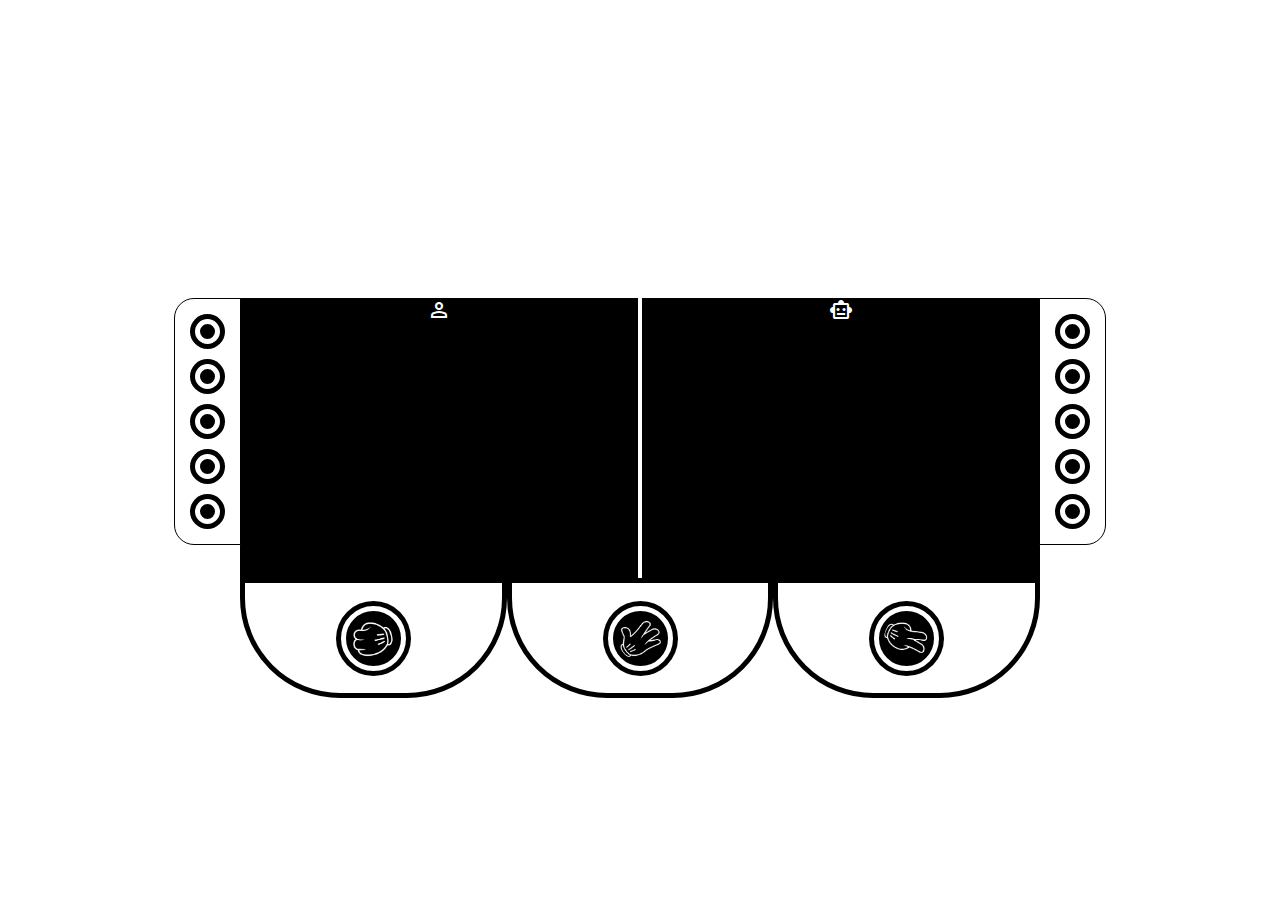
==== index.html @ b113c943 "Commit" ====
<!DOCTYPE html>
<html lang="en">
<head>
    <meta charset="UTF-8">
    <meta http-equiv="X-UA-Compatible" content="IE=edge">
    <meta name="viewport" content="width=device-width, initial-scale=1.0">
    <title>Rock Paper Scissors</title>

    <script src="code.js" defer></script>
    <link rel="stylesheet" href="style.css">

    <link rel="stylesheet" href="https://fonts.googleapis.com/css2?family=Material+Symbols+Outlined:opsz,wght,FILL,GRAD@48,700,1,0" />
    <link rel="stylesheet" href="https://fonts.googleapis.com/css2?family=Material+Symbols+Outlined:opsz,wght,FILL,GRAD@48,700,1,0" />
</head>
<body>
    <div class="outcome"></div>
    <div id="container">
        <div class="screen">
            <div class="player">
                <div class="score playerScore">
                    <div></div>
                    <div></div>
                    <div></div>
                    <div></div>
                    <div></div>
                </div>
                <span class="material-symbols-outlined">
                    person
                    </span>
                <img src="">
            </div>

            <div class="border"></div>

            <div class="computer">
                <div class="score computerScore">
                    <div></div>
                    <div></div>
                    <div></div>
                    <div></div>
                    <div></div>
                </div>
                <span class="material-symbols-outlined">
                    smart_toy
                    </span>
                <img src="">
            </div>
        </div>
        <div class="btn-box">
            <div id="rock"><img src="PNGs/rock.png" alt="ROCK"></div>
            <div id="paper"><img src="PNGs/paper.png" alt="PAPER"></div>
            <div id="scissors"><img src="PNGs/scissors.png" alt="SCISSORS"></div>
        </div>
    </div>
</body>
</html>
---- style.css ----
.material-symbols-outlined{
    color: white;
    position: absolute;
    top: 0;
    left: 50%;
    transform: translateX(-50%);
}

/*//////////////////////////////////////////*/

*{
    box-sizing:  border-box;
    padding: 0;
}

body{
    height: 100vh;
    padding: 50px;
}

#container{
    position: relative;
    top: 50%;
    transform: translateY(-50%);

    height: 400px;
    max-width: 100%;
    width: 800px;
    min-width: 300px;
    margin: auto;
}

.screen{
    height: 70%;
    width: 100%;
    display: flex;
    position: relative;
}
.screen>div{
    position: relative;
    width: 50%;
    background-color: black;
    display: flex;
}

.screen>div>img{
    width: 70%;
    margin: auto;
    filter: invert();
}
.screen>.border{
    width: 0;
    border: 2px solid white;
}
.screen>div>.score{
    position: absolute;
    background-color: white;
    border: 1px solid;
}
.screen>div>.playerScore{
    left: -66px;
    border-radius: 20px 0 0 20px;
}
.screen>div>.computerScore{
    right: -66px;
    border-radius: 0 20px 20px 0;
}
.screen>div>.score>div{
    aspect-ratio: 1;
    width: 25px;
    margin: 20px;
    border-radius: 50px;
    background-color: black;
    border: 5px solid white;
    box-shadow: 0 0 0 5px black;
}

.btn-box{
    height: 30%;
    width: 100%;
    display: flex;
    justify-content: space-around;
}
.btn-box>div{
    width:0;
    padding: 20px;
    background-color: white;
    width:fit-content;
    
    display: flex;

    border: 5px solid;
    border-radius: 0 0 100px 100px ;
}
.btn-box>div:nth-child(2){
    border-left: 5px solid;
    border-right: 5px solid;

}
.btn-box>div>img{
    width: 30%;
    min-width: 50px;
    padding: 5px;
    margin: auto;

    filter:invert(100%);

    background-color: white;
    border: 5px solid;
    border-radius:50px;

    transition: all 0.3s;

    box-shadow:0 0 0 5px white;

    cursor: pointer;
}
.btn-box>div>img:hover{
    transform: scale(1.1);
}
.outcome{
    height: 40px;
    width: fit-content;

    font-family:Cambria, Cochin, Georgia, Times, 'Times New Roman', serif;
    font-size: 40px;

    position: relative;
    top: 200px;
    margin: auto;
}
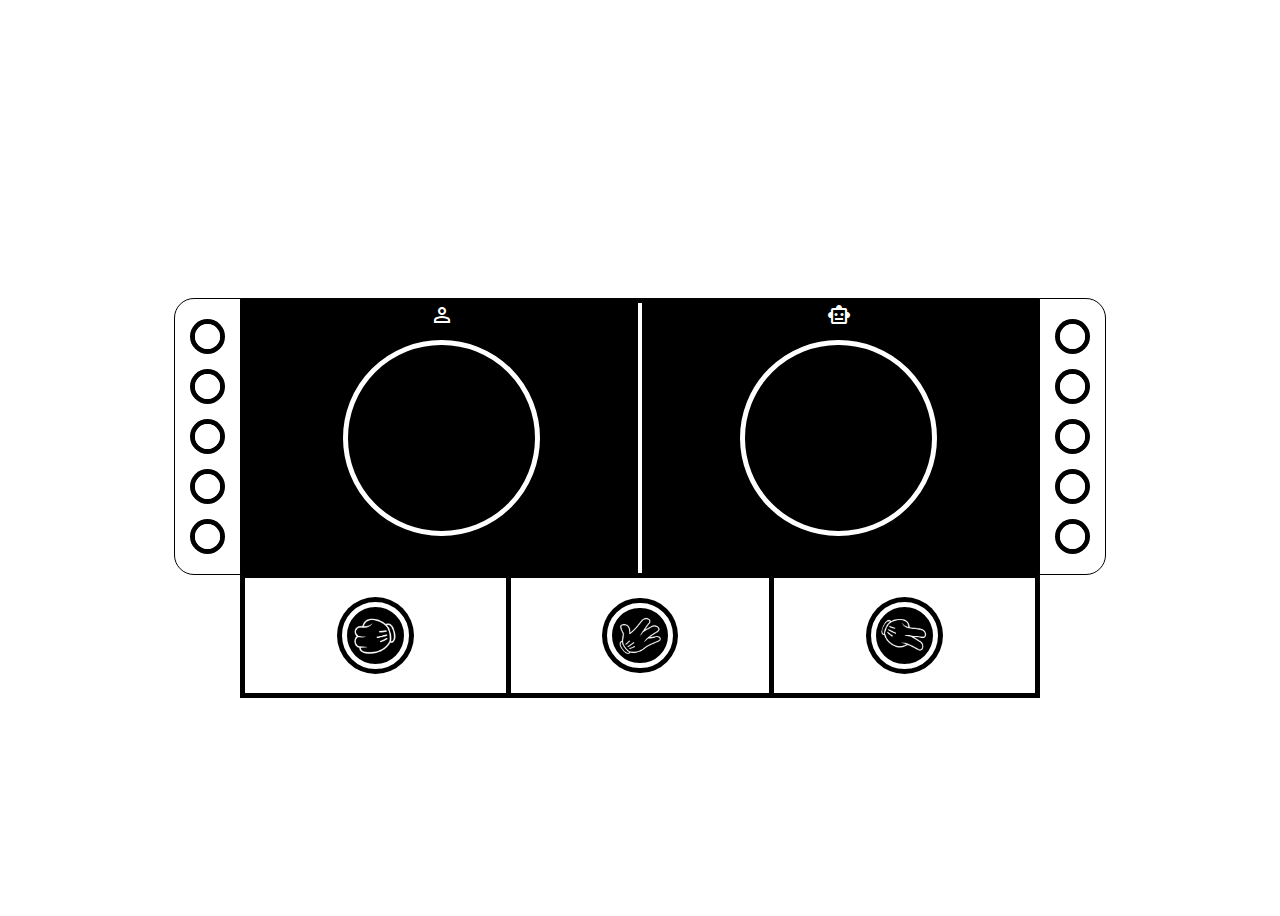
==== commit f9133381: "Update" ====
--- a/index.html
+++ b/index.html
@@ -27,7 +27,7 @@
                 <span class="material-symbols-outlined">
                     person
                     </span>
-                <img src="">
+                <div class="imgDiv"><img src=""></div>
             </div>
 
             <div class="border"></div>
@@ -43,13 +43,13 @@
                 <span class="material-symbols-outlined">
                     smart_toy
                     </span>
-                <img src="">
+                <div class="imgDiv"><img src=""></div>
             </div>
         </div>
         <div class="btn-box">
-            <div id="rock"><img src="PNGs/rock.png" alt="ROCK"></div>
-            <div id="paper"><img src="PNGs/paper.png" alt="PAPER"></div>
-            <div id="scissors"><img src="PNGs/scissors.png" alt="SCISSORS"></div>
+            <button id="rock"><img src="PNGs/rock.png"  alt="ROCK"></button>
+            <button id="paper"><img src="PNGs/paper.png" alt="PAPER"></button>
+            <button id="scissors"><img src="PNGs/scissors.png" alt="SCISSORS"></button>
         </div>
     </div>
 </body>
--- a/style.css
+++ b/style.css
@@ -15,7 +15,7 @@
 
 body{
     height: 100vh;
-    padding: 50px;
+    padding: 100px;
 }
 
 #container{
@@ -35,6 +35,7 @@
     width: 100%;
     display: flex;
     position: relative;
+    border: 5px solid;
 }
 .screen>div{
     position: relative;
@@ -42,9 +43,17 @@
     background-color: black;
     display: flex;
 }
-
-.screen>div>img{
-    width: 70%;
+.screen>div>.imgDiv{
+    display: flex;
+    aspect-ratio: 1;
+    width: 50%;
+    min-width: 100px;
+    margin: auto;
+    border: 5px solid white;
+    border-radius: 1000px;
+}
+.screen>div>div>img{
+    width: 80%;
     margin: auto;
     filter: invert();
 }
@@ -56,21 +65,21 @@
     position: absolute;
     background-color: white;
     border: 1px solid;
+    top: -5px;
 }
 .screen>div>.playerScore{
-    left: -66px;
+    left: -71px;
     border-radius: 20px 0 0 20px;
 }
 .screen>div>.computerScore{
-    right: -66px;
+    right: -71px;
     border-radius: 0 20px 20px 0;
 }
 .screen>div>.score>div{
     aspect-ratio: 1;
     width: 25px;
-    margin: 20px;
+    margin: 25px 20px;
     border-radius: 50px;
-    background-color: black;
     border: 5px solid white;
     box-shadow: 0 0 0 5px black;
 }
@@ -80,24 +89,25 @@
     width: 100%;
     display: flex;
     justify-content: space-around;
+    border: 5px solid;
+    border-top: none;
 }
-.btn-box>div{
+.btn-box>button{
     width:0;
     padding: 20px;
     background-color: white;
     width:fit-content;
-    
     display: flex;
-
-    border: 5px solid;
-    border-radius: 0 0 100px 100px ;
+    border: none;
 }
-.btn-box>div:nth-child(2){
-    border-left: 5px solid;
-    border-right: 5px solid;
-
+.btn-box>button:disabled{
+    color:black !important;
 }
-.btn-box>div>img{
+.btn-box>button:nth-child(2){
+    border-left: 5px solid !important;
+    border-right: 5px solid !important;
+}
+.btn-box>button>img{
     width: 30%;
     min-width: 50px;
     padding: 5px;
@@ -115,7 +125,7 @@
 
     cursor: pointer;
 }
-.btn-box>div>img:hover{
+.btn-box>button>img:hover{
     transform: scale(1.1);
 }
 .outcome{
@@ -126,6 +136,6 @@
     font-size: 40px;
 
     position: relative;
-    top: 200px;
+    top: 150px;
     margin: auto;
 }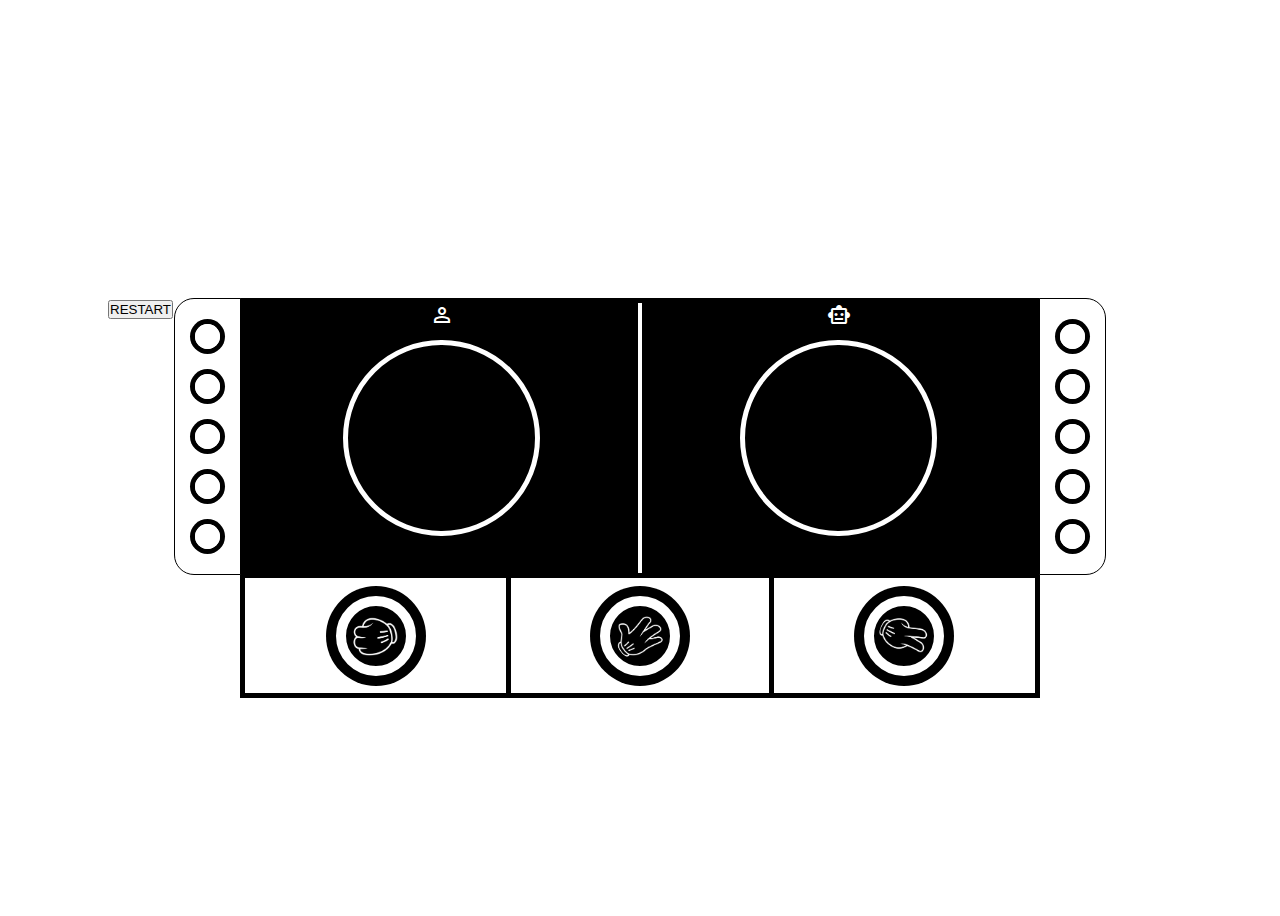
==== commit 86311d24: "update" ====
--- a/index.html
+++ b/index.html
@@ -47,10 +47,11 @@
             </div>
         </div>
         <div class="btn-box">
-            <button id="rock"><img src="PNGs/rock.png"  alt="ROCK"></button>
-            <button id="paper"><img src="PNGs/paper.png" alt="PAPER"></button>
-            <button id="scissors"><img src="PNGs/scissors.png" alt="SCISSORS"></button>
+            <div><button id="rock"><img src="PNGs/rock.png"  alt="ROCK"></button></div>
+            <div><button id="paper"><img src="PNGs/paper.png" alt="PAPER"></button></div>
+            <div><button id="scissors"><img src="PNGs/scissors.png" alt="SCISSORS"></button></div>
         </div>
     </div>
+    <button class="restart">RESTART</button>
 </body>
 </html>--- a/style.css
+++ b/style.css
@@ -1,4 +1,4 @@
-.material-symbols-outlined{
+.material-symbols-outlined {
     color: white;
     position: absolute;
     top: 0;
@@ -8,17 +8,19 @@
 
 /*//////////////////////////////////////////*/
 
-*{
-    box-sizing:  border-box;
+* {
+    box-sizing: border-box;
     padding: 0;
+    user-select: none;
+    -webkit-user-drag: none;
 }
 
-body{
+body {
     height: 100vh;
     padding: 100px;
 }
 
-#container{
+#container {
     position: relative;
     top: 50%;
     transform: translateY(-50%);
@@ -30,20 +32,22 @@
     margin: auto;
 }
 
-.screen{
+.screen {
     height: 70%;
     width: 100%;
     display: flex;
     position: relative;
     border: 5px solid;
 }
-.screen>div{
+
+.screen>div {
     position: relative;
     width: 50%;
     background-color: black;
     display: flex;
 }
-.screen>div>.imgDiv{
+
+.screen>div>.imgDiv {
     display: flex;
     aspect-ratio: 1;
     width: 50%;
@@ -52,30 +56,36 @@
     border: 5px solid white;
     border-radius: 1000px;
 }
-.screen>div>div>img{
+
+.screen>div>div>img {
     width: 80%;
     margin: auto;
     filter: invert();
 }
-.screen>.border{
+
+.screen>.border {
     width: 0;
     border: 2px solid white;
 }
-.screen>div>.score{
+
+.screen>div>.score {
     position: absolute;
     background-color: white;
     border: 1px solid;
     top: -5px;
 }
-.screen>div>.playerScore{
+
+.screen>div>.playerScore {
     left: -71px;
     border-radius: 20px 0 0 20px;
 }
-.screen>div>.computerScore{
+
+.screen>div>.computerScore {
     right: -71px;
     border-radius: 0 20px 20px 0;
 }
-.screen>div>.score>div{
+
+.screen>div>.score>div {
     aspect-ratio: 1;
     width: 25px;
     margin: 25px 20px;
@@ -84,7 +94,7 @@
     box-shadow: 0 0 0 5px black;
 }
 
-.btn-box{
+.btn-box {
     height: 30%;
     width: 100%;
     display: flex;
@@ -92,50 +102,63 @@
     border: 5px solid;
     border-top: none;
 }
-.btn-box>button{
-    width:0;
-    padding: 20px;
+
+.btn-box>div {
     background-color: white;
-    width:fit-content;
     display: flex;
+    width: 100%;
+}
+
+.btn-box>div>button {
+    background-color: black;
+    padding: 10px;
+    padding-bottom: 7px;
+    border-radius:100px;
+    margin: auto;
     border: none;
+    transition: all 0.3s;
 }
-.btn-box>button:disabled{
-    color:black !important;
+
+.btn-box>div>button:disabled {
+    color: black !important;
 }
-.btn-box>button:nth-child(2){
-    border-left: 5px solid !important;
-    border-right: 5px solid !important;
+
+.btn-box>div:nth-child(2) {
+    border-left: 5px solid;
+    border-right: 5px solid;
 }
-.btn-box>button>img{
-    width: 30%;
-    min-width: 50px;
+
+.btn-box>div>button>img {
+    width: 80px;
     padding: 5px;
-    margin: auto;
+    background-color: white;
+    border: 10px solid;
+    border-radius: 50px;
+    cursor: pointer;
+    filter: invert();
+}
 
-    filter:invert(100%);
+.btn-box>div>button>img:active {
+    border-color: white;
+}
 
-    background-color: white;
-    border: 5px solid;
-    border-radius:50px;
-
-    transition: all 0.3s;
-
-    box-shadow:0 0 0 5px white;
-
-    cursor: pointer;
-}
-.btn-box>button>img:hover{
+.btn-box>div>button:hover {
     transform: scale(1.1);
 }
-.outcome{
+
+.outcome {
     height: 40px;
     width: fit-content;
 
-    font-family:Cambria, Cochin, Georgia, Times, 'Times New Roman', serif;
+    font-family: Cambria, Cochin, Georgia, Times, 'Times New Roman', serif;
     font-size: 40px;
 
     position: relative;
     top: 150px;
     margin: auto;
+}
+
+.restart {
+    position: absolute;
+    top: 300px;
 }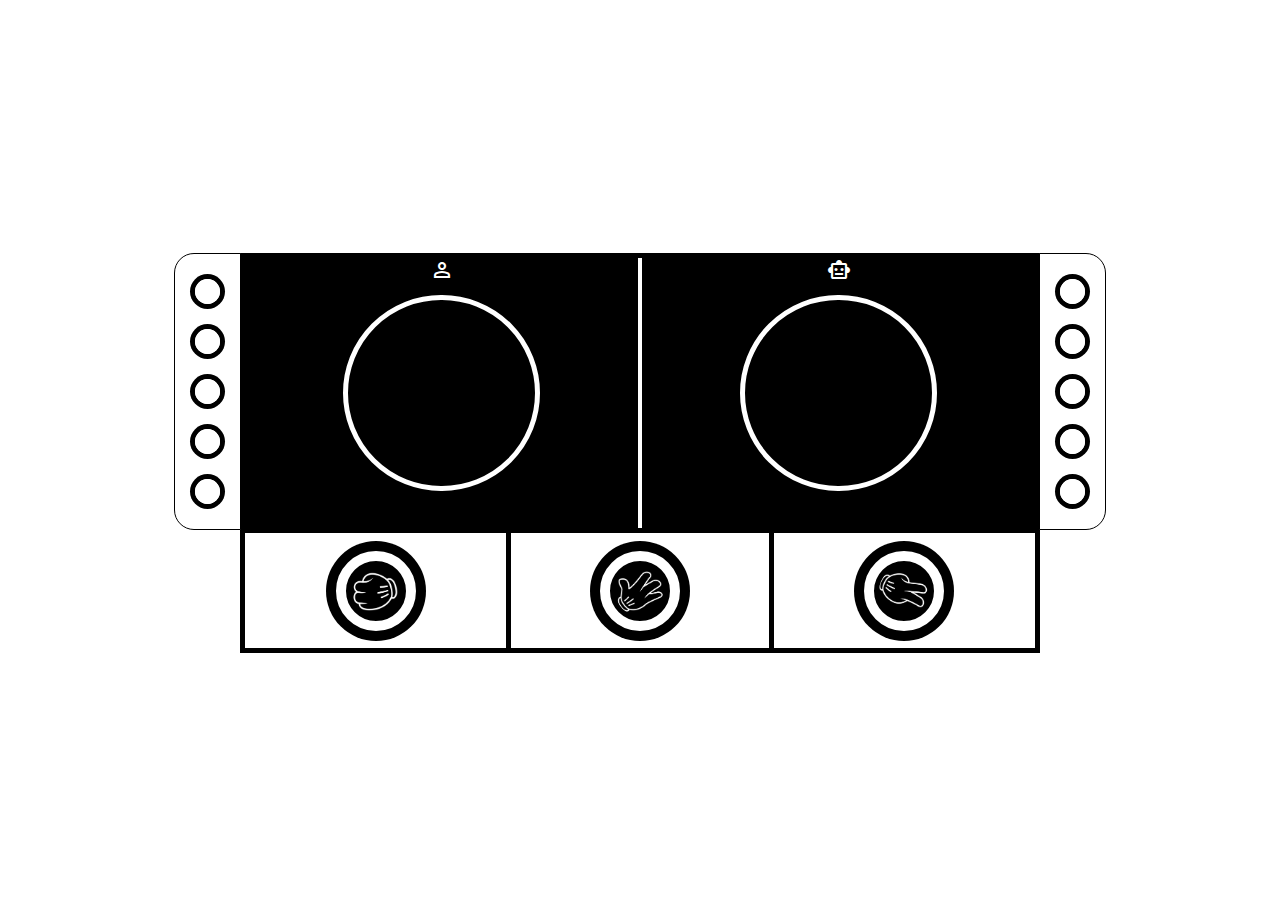
==== commit 5c32373d: "Nearly done" ====
--- a/index.html
+++ b/index.html
@@ -13,45 +13,45 @@
     <link rel="stylesheet" href="https://fonts.googleapis.com/css2?family=Material+Symbols+Outlined:opsz,wght,FILL,GRAD@48,700,1,0" />
 </head>
 <body>
-    <div class="outcome"></div>
-    <div id="container">
-        <div class="screen">
-            <div class="player">
-                <div class="score playerScore">
-                    <div></div>
-                    <div></div>
-                    <div></div>
-                    <div></div>
-                    <div></div>
+    <div class="big-container">
+        <div class="outcome fade"></div>
+        <div id="container">
+            <div class="screen">
+                <div class="player">
+                    <div class="score playerScore">
+                        <div></div>
+                        <div></div>
+                        <div></div>
+                        <div></div>
+                        <div></div>
+                    </div>
+                    <span class="material-symbols-outlined">
+                        person
+                        </span>
+                    <div class="imgDiv"><img src=""></div>
                 </div>
-                <span class="material-symbols-outlined">
-                    person
-                    </span>
-                <div class="imgDiv"><img src=""></div>
+                <div class="border"></div>
+                <div class="computer">
+                    <div class="score computerScore">
+                        <div></div>
+                        <div></div>
+                        <div></div>
+                        <div></div>
+                        <div></div>
+                    </div>
+                    <span class="material-symbols-outlined">
+                        smart_toy
+                        </span>
+                    <div class="imgDiv"><img src=""></div>
+                </div>
             </div>
-
-            <div class="border"></div>
-
-            <div class="computer">
-                <div class="score computerScore">
-                    <div></div>
-                    <div></div>
-                    <div></div>
-                    <div></div>
-                    <div></div>
-                </div>
-                <span class="material-symbols-outlined">
-                    smart_toy
-                    </span>
-                <div class="imgDiv"><img src=""></div>
+            <div class="btn-box">
+                <div><button id="rock"><img src="PNGs/rock.png"  alt="ROCK"></button></div>
+                <div><button id="paper"><img src="PNGs/paper.png" alt="PAPER"></button></div>
+                <div><button id="scissors"><img src="PNGs/scissors.png" alt="SCISSORS"></button></div>
             </div>
         </div>
-        <div class="btn-box">
-            <div><button id="rock"><img src="PNGs/rock.png"  alt="ROCK"></button></div>
-            <div><button id="paper"><img src="PNGs/paper.png" alt="PAPER"></button></div>
-            <div><button id="scissors"><img src="PNGs/scissors.png" alt="SCISSORS"></button></div>
-        </div>
+        <button class="restart fade">RESTART</button>
     </div>
-    <button class="restart">RESTART</button>
 </body>
 </html>--- a/style.css
+++ b/style.css
@@ -13,35 +13,42 @@
     padding: 0;
     user-select: none;
     -webkit-user-drag: none;
+    position: relative;
 }
 
 body {
+    padding: 100px;
     height: 100vh;
-    padding: 100px;
-}
-
-#container {
-    position: relative;
+    overflow: hidden;
+}
+
+.big-container{
     top: 50%;
     transform: translateY(-50%);
-
+    margin: auto;
+    display: flex;
+    flex-direction: column;
+}
+.big-container>*{
+    margin:20px auto;
+}
+
+#container {
     height: 400px;
     max-width: 100%;
     width: 800px;
-    min-width: 300px;
-    margin: auto;
+    min-width: 250px;
+    z-index: 10;
 }
 
 .screen {
     height: 70%;
     width: 100%;
     display: flex;
-    position: relative;
     border: 5px solid;
 }
 
 .screen>div {
-    position: relative;
     width: 50%;
     background-color: black;
     display: flex;
@@ -105,6 +112,7 @@
 
 .btn-box>div {
     background-color: white;
+    padding: 5px;
     display: flex;
     width: 100%;
 }
@@ -116,7 +124,7 @@
     border-radius:100px;
     margin: auto;
     border: none;
-    transition: all 0.3s;
+    cursor: pointer;
 }
 
 .btn-box>div>button:disabled {
@@ -130,11 +138,11 @@
 
 .btn-box>div>button>img {
     width: 80px;
+    max-width: 100%;
     padding: 5px;
     background-color: white;
     border: 10px solid;
     border-radius: 50px;
-    cursor: pointer;
     filter: invert();
 }
 
@@ -142,7 +150,7 @@
     border-color: white;
 }
 
-.btn-box>div>button:hover {
+.btn-box>div>button:active {
     transform: scale(1.1);
 }
 
@@ -153,12 +161,57 @@
     font-family: Cambria, Cochin, Georgia, Times, 'Times New Roman', serif;
     font-size: 40px;
 
-    position: relative;
-    top: 150px;
-    margin: auto;
+
+    transition: all .5s;
+
+    z-index: -1;
 }
 
 .restart {
-    position: absolute;
-    top: 300px;
+    width: 100px;
+    height: 50px;
+    border-radius: 10px;
+    border: 10px solid black;
+    background-color: black;
+    color:white;
+
+    font-weight: 900;
+    font-family:Arial, Helvetica, sans-serif;
+    letter-spacing: 1px;
+
+    transform-origin: center;
+    transition: transform 0.5s, opacity 0.5s;
+    cursor: pointer;
+}
+.restart:active{
+    transform: scale(1.1);
+}
+
+.fade{
+    transform: translateY(100px);
+    opacity: 0;
+}
+
+@media (max-width:500px) {
+    body{
+        padding: 50px;
+    }
+    .btn-box>div>button>img{
+        border: none;
+        width: 50px;
+    }
+    #container{
+        height: 300px;
+    }
+    .screen>div>.score>div{
+        width: 15px;
+        margin: 15px 10px;
+        border:2px solid white;
+    }
+    .screen>div>.playerScore {
+        left: -41px;
+    }
+    .screen>div>.computerScore {
+        right: -41px;
+    }
 }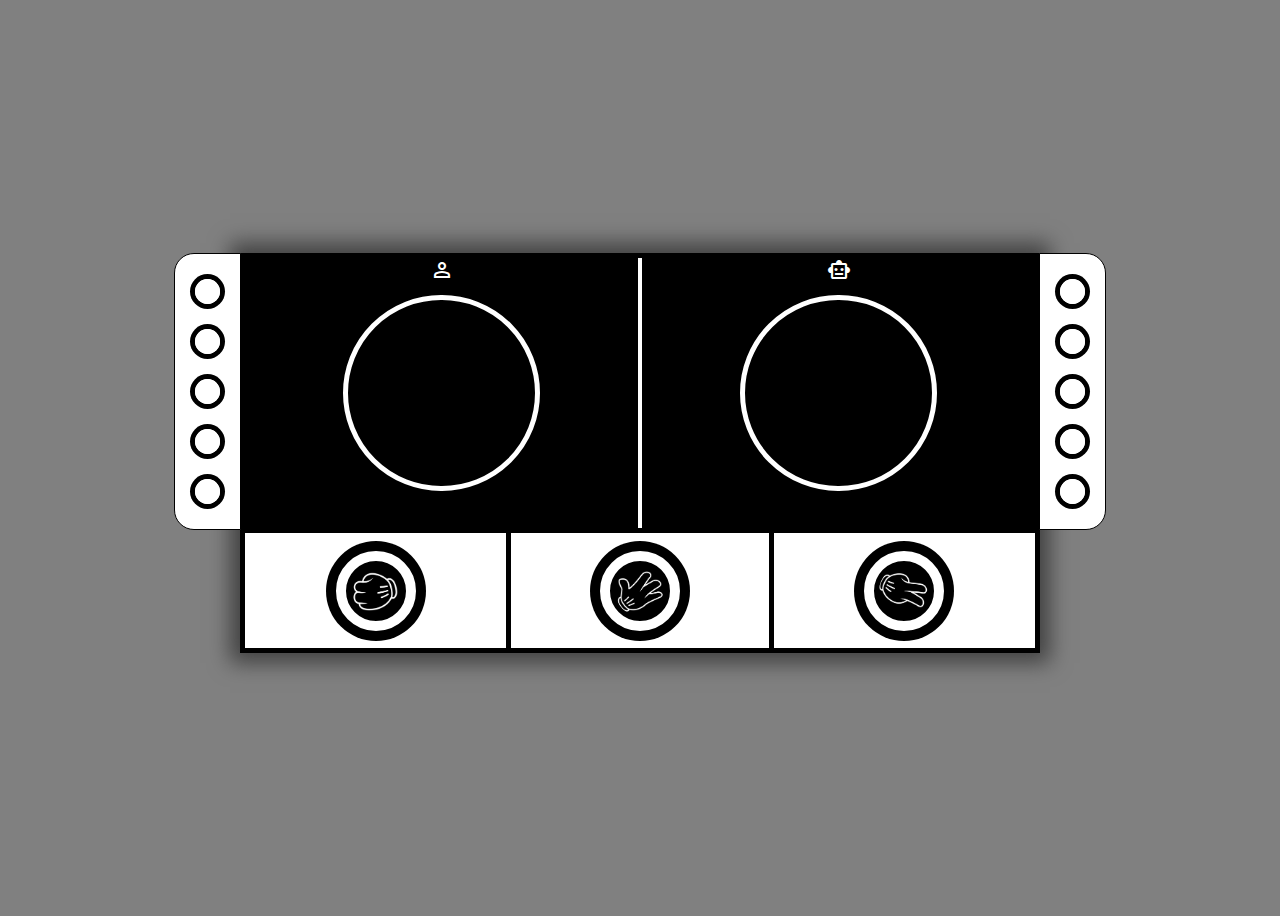
==== commit 1e042ec9: "Finished" ====
--- a/index.html
+++ b/index.html
@@ -51,7 +51,7 @@
                 <div><button id="scissors"><img src="PNGs/scissors.png" alt="SCISSORS"></button></div>
             </div>
         </div>
-        <button class="restart fade">RESTART</button>
+        <button class="restart fade" disabled>RESTART</button>
     </div>
 </body>
 </html>--- a/style.css
+++ b/style.css
@@ -20,6 +20,7 @@
     padding: 100px;
     height: 100vh;
     overflow: hidden;
+    background-color: grey;
 }
 
 .big-container{
@@ -39,6 +40,7 @@
     width: 800px;
     min-width: 250px;
     z-index: 10;
+    box-shadow: 0 0 20px 10px rgb(66, 66, 66);
 }
 
 .screen {
@@ -67,6 +69,7 @@
 .screen>div>div>img {
     width: 80%;
     margin: auto;
+    transition: transform 0.4s;
     filter: invert();
 }
 
@@ -161,8 +164,7 @@
     font-family: Cambria, Cochin, Georgia, Times, 'Times New Roman', serif;
     font-size: 40px;
 
-
-    transition: all .5s;
+    transition: transform .5s, opacity .5s;
 
     z-index: -1;
 }
@@ -181,7 +183,6 @@
 
     transform-origin: center;
     transition: transform 0.5s, opacity 0.5s;
-    cursor: pointer;
 }
 .restart:active{
     transform: scale(1.1);
